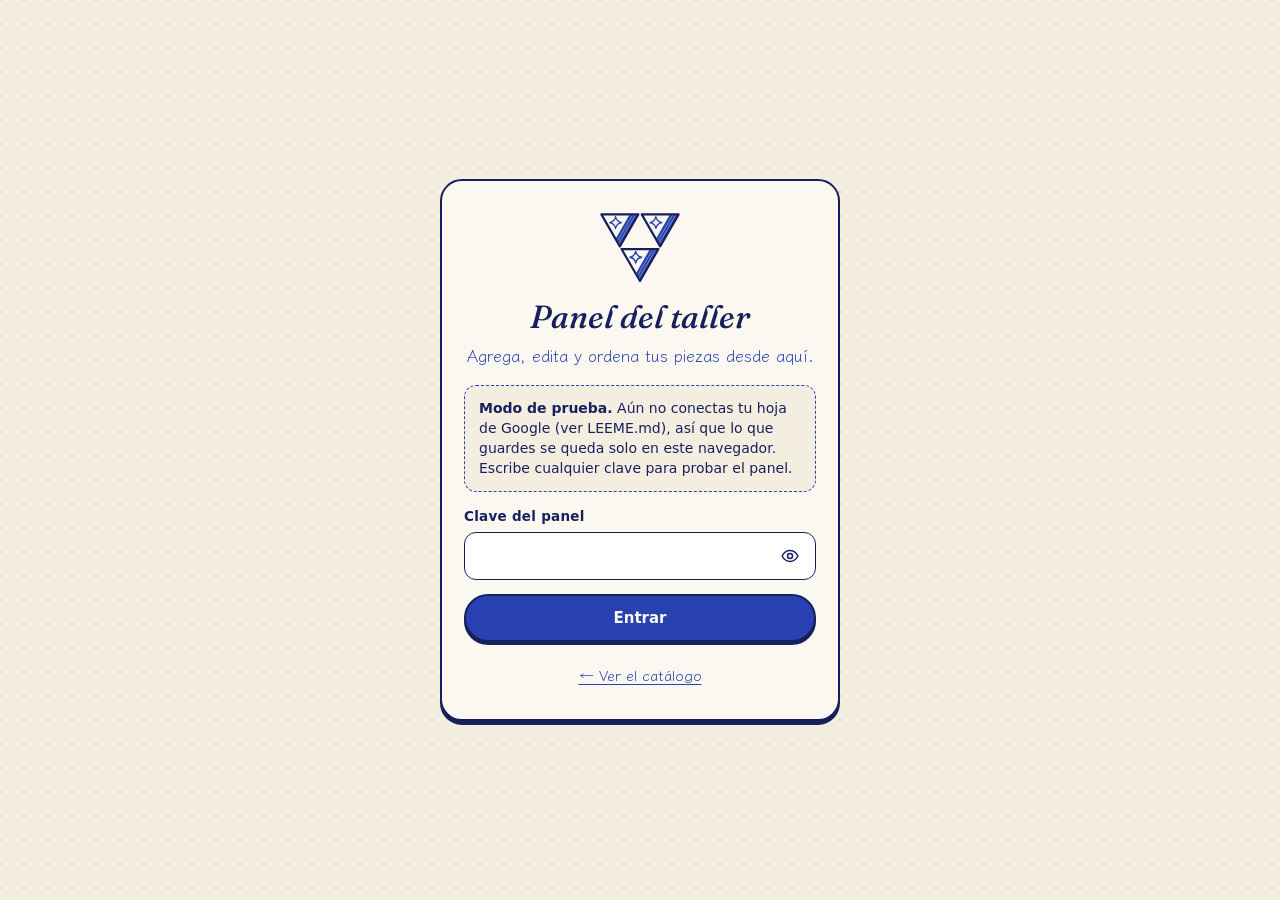
==== admin.html @ dbde8cce "Catálogo digital Inluna: taller interactivo, galería de arcos y panel Co-Authored-By: Claude Opus 5." ====
<!doctype html>
<html lang="es">
<head>
  <meta charset="utf-8">
  <meta name="viewport" content="width=device-width, initial-scale=1, viewport-fit=cover">
  <title>Panel del taller · Inluna</title>
  <meta name="robots" content="noindex, nofollow">
  <meta name="theme-color" content="#f4eee1">
  <link rel="manifest" href="admin.webmanifest">
  <link rel="icon" href="img/icono.svg" type="image/svg+xml">
  <link rel="apple-touch-icon" href="img/icono-180.png">
  <meta name="apple-mobile-web-app-capable" content="yes">
  <meta name="mobile-web-app-capable" content="yes">
  <meta name="apple-mobile-web-app-title" content="Panel Inluna">
  <link rel="preconnect" href="https://fonts.googleapis.com">
  <link rel="preconnect" href="https://fonts.gstatic.com" crossorigin>
  <link rel="stylesheet" href="https://fonts.googleapis.com/css2?family=Fraunces:ital,opsz,wght@0,9..144,400..600;1,9..144,400..600&family=Klee+One:wght@400;600&display=swap">
  <link rel="stylesheet" href="css/base.css">
  <link rel="stylesheet" href="css/piezas.css">
  <link rel="stylesheet" href="css/admin.css">
</head>
<body class="admin papel">

  <!-- Cargando -->
  <div id="cargando" class="cargando-admin" role="status" aria-label="Cargando"><span id="cargando-logo"></span></div>

  <!-- 1 · Entrar -->
  <section id="acceso" class="pantalla acceso" hidden>
    <div class="acceso-caja">
      <div class="acceso-logo" id="acceso-logo"></div>
      <h1>Panel del taller</h1>
      <p class="acceso-sub">Agrega, edita y ordena tus piezas desde aquí.</p>
      <div class="nota-prueba" data-prueba hidden>
        <strong>Modo de prueba.</strong> Aún no conectas tu hoja de Google (ver LEEME.md), así que lo que guardes
        se queda solo en este navegador. Escribe cualquier clave para probar el panel.
      </div>
      <form id="form-acceso" class="form-acceso">
        <input class="solo-lectores" type="text" name="username" autocomplete="username" value="taller" tabindex="-1" aria-hidden="true">
        <label class="campo">
          <span class="campo-etiqueta">Clave del panel</span>
          <span class="campo-con-boton">
            <input id="clave" name="password" type="password" autocomplete="current-password" enterkeyhint="go" required>
            <button type="button" class="ver-clave" id="ver-clave" aria-label="Mostrar clave" data-icono="ojo"></button>
          </span>
        </label>
        <button class="boton boton-tinta boton-ancho" type="submit" id="boton-entrar">Entrar</button>
        <p class="form-error" id="error-acceso" role="alert" hidden></p>
      </form>
      <a class="enlace-suave" href="./">← Ver el catálogo</a>
    </div>
  </section>

  <!-- 2 · Lista de piezas -->
  <section id="lista" class="pantalla lista" hidden>
    <header class="barra-admin">
      <div class="barra-marca">
        <span class="barra-logo" id="barra-logo"></span>
        <div>
          <p class="barra-titulo">Mis piezas</p>
          <p class="barra-sub" id="cuenta"></p>
        </div>
      </div>
      <div class="barra-acciones">
        <a class="boton-icono" href="./" target="_blank" rel="noopener" aria-label="Ver catálogo" data-icono="ojo"></a>
        <button class="boton-icono" type="button" id="abrir-ajustes" aria-label="Ajustes del catálogo" data-icono="ajustes"></button>
        <button class="boton-icono" type="button" id="salir" aria-label="Salir del panel" data-icono="salir"></button>
      </div>
    </header>
    <p class="banda-prueba" data-prueba hidden>Modo de prueba · lo que guardes se queda solo en este navegador</p>

    <div class="herramientas">
      <label class="buscador">
        <span data-icono="buscar"></span>
        <input type="search" id="buscar" placeholder="Buscar pieza o colección" autocomplete="off" enterkeyhint="search">
      </label>
      <div class="filtros" id="filtros">
        <button class="filtro activo" type="button" data-filtro="todas">Todas</button>
        <button class="filtro" type="button" data-filtro="disponible">Disponibles</button>
        <button class="filtro" type="button" data-filtro="encargo">Sobre pedido</button>
        <button class="filtro" type="button" data-filtro="agotado">Agotadas</button>
        <button class="filtro" type="button" data-filtro="oculto">Ocultas</button>
      </div>
      <div class="herramientas-fila">
        <p class="ayuda-lista" id="ayuda-lista">Toca una pieza para editarla.</p>
        <button class="boton boton-plano boton-chico" type="button" id="ordenar"><span data-icono="ordenar"></span><span>Ordenar</span></button>
      </div>
    </div>

    <ul class="lista-piezas" id="lista-piezas"></ul>
    <div class="lista-vacia" id="lista-vacia" hidden></div>

    <button class="fab" type="button" id="nueva"><span data-icono="mas"></span><span>Nueva pieza</span></button>
    <div class="barra-orden" id="barra-orden" hidden>
      <button class="boton boton-plano" type="button" id="cancelar-orden">Cancelar</button>
      <button class="boton boton-tinta" type="button" id="guardar-orden">Guardar orden</button>
    </div>
  </section>

  <!-- Editor de pieza -->
  <dialog id="editor" class="hoja-admin" aria-labelledby="editor-titulo">
    <form id="form-pieza" class="hoja-admin-caja" novalidate>
      <header class="hoja-admin-cabeza">
        <button type="button" class="boton-icono" data-cerrar aria-label="Cerrar" data-icono="cerrar"></button>
        <h2 id="editor-titulo">Nueva pieza</h2>
        <span class="hoja-admin-espacio"></span>
      </header>
      <div class="hoja-admin-cuerpo">
        <section class="bloque">
          <h3 class="bloque-titulo">Fotos <span>la primera es la portada</span></h3>
          <div class="fotos-editor" id="fotos-editor"></div>
          <input type="file" id="input-fotos" accept="image/*" multiple hidden>
          <p class="campo-ayuda">✦ Cada foto se convierte sola al estilo del catálogo (tinta azul). La original se ve cuando alguien abre la pieza.</p>
          <button type="button" class="enlace-suave" id="pegar-enlace">o pega el enlace de una imagen</button>
        </section>

        <section class="bloque vista-previa">
          <h3 class="bloque-titulo">Así se verá en el catálogo</h3>
          <div class="vp-fila">
            <div class="vp-tarjeta"><span class="marco" id="vp-marco"></span><span class="vp-tipo" id="vp-tipo"></span></div>
            <label class="campo">
              <span class="campo-etiqueta">Animación</span>
              <select name="animacion">
                <option value="auto">Automática (según el nombre)</option>
                <option value="vapor">Vapor · tazas y teteras</option>
                <option value="colgar">Balanceo · láminas, bolsas, aretes</option>
                <option value="girar">Girar · platos</option>
                <option value="hojear">Hojear · libretas y libros</option>
                <option value="brillo">Brillo · azulejos y joyería</option>
                <option value="flores">Flores · jarrones y macetas</option>
                <option value="llama">Llama · velas</option>
                <option value="ninguna">Sin animación</option>
              </select>
              <span class="campo-ayuda">«Automática» la elige por el nombre: taza → vapor, bolsa → balanceo, plato → girar…</span>
            </label>
          </div>
        </section>

        <label class="campo">
          <span class="campo-etiqueta">Nombre</span>
          <input name="nombre" maxlength="90" placeholder="Ej. Taza Seigaiha" autocomplete="off" enterkeyhint="next">
        </label>
        <div class="fila-campos">
          <label class="campo">
            <span class="campo-etiqueta">Precio</span>
            <input name="precio" inputmode="decimal" placeholder="Ej. 350" autocomplete="off" enterkeyhint="next">
          </label>
          <label class="campo">
            <span class="campo-etiqueta">Colección</span>
            <input name="categoria" list="lista-categorias" placeholder="Ej. Cerámica" autocomplete="off" enterkeyhint="next">
          </label>
        </div>
        <datalist id="lista-categorias"></datalist>
        <div class="chips-categorias" id="chips-categorias"></div>

        <label class="campo">
          <span class="campo-etiqueta">Descripción</span>
          <textarea name="descripcion" rows="4" placeholder="Medidas, materiales, cuidados…"></textarea>
        </label>

        <fieldset class="campo">
          <legend class="campo-etiqueta">Estado</legend>
          <div class="segmentos">
            <label><input type="radio" name="estado" value="disponible" checked><span>Disponible</span></label>
            <label><input type="radio" name="estado" value="encargo"><span>Sobre pedido</span></label>
            <label><input type="radio" name="estado" value="agotado"><span>Agotado</span></label>
            <label><input type="radio" name="estado" value="oculto"><span>Oculto</span></label>
          </div>
          <p class="campo-ayuda">«Oculto» la guarda sin mostrarla en el catálogo.</p>
        </fieldset>

        <label class="interruptor">
          <input type="checkbox" name="destacado">
          <span class="interruptor-pista" aria-hidden="true"></span>
          <span>Mostrar en «Favoritas del taller»</span>
        </label>

        <div class="zona-extra" id="zona-extra">
          <button type="button" class="boton boton-plano" id="duplicar">Duplicar pieza</button>
          <button type="button" class="boton boton-peligro" id="eliminar"><span data-icono="basura"></span><span>Eliminar</span></button>
        </div>
      </div>
      <footer class="hoja-admin-pie">
        <button type="submit" class="boton boton-tinta boton-ancho" id="guardar">Guardar pieza</button>
      </footer>
    </form>
  </dialog>

  <!-- Ajustes del catálogo -->
  <dialog id="ajustes" class="hoja-admin" aria-labelledby="ajustes-titulo">
    <form id="form-ajustes" class="hoja-admin-caja" novalidate>
      <header class="hoja-admin-cabeza">
        <button type="button" class="boton-icono" data-cerrar aria-label="Cerrar" data-icono="cerrar"></button>
        <h2 id="ajustes-titulo">Ajustes</h2>
        <span class="hoja-admin-espacio"></span>
      </header>
      <div class="hoja-admin-cuerpo">
        <label class="campo">
          <span class="campo-etiqueta">Nombre del taller</span>
          <input name="nombre" maxlength="40" autocomplete="off">
        </label>
        <label class="campo">
          <span class="campo-etiqueta">Texto pequeño antes del nombre</span>
          <input name="antesDelNombre" maxlength="40" placeholder="el taller de" autocomplete="off">
        </label>
        <label class="campo">
          <span class="campo-etiqueta">Frase de bienvenida</span>
          <textarea name="lema" rows="2" maxlength="160"></textarea>
        </label>
        <label class="campo">
          <span class="campo-etiqueta">WhatsApp</span>
          <input name="whatsapp" type="tel" inputmode="tel" placeholder="Ej. 5215512345678" autocomplete="off">
          <span class="campo-ayuda">Con código de país, sin «+» ni espacios. México: 52 + tus 10 dígitos.</span>
        </label>
        <label class="campo">
          <span class="campo-etiqueta">Instagram</span>
          <input name="instagram" placeholder="Ej. inluna.taller" autocomplete="off" autocapitalize="off" spellcheck="false">
        </label>
        <label class="campo">
          <span class="campo-etiqueta">Moneda</span>
          <select name="moneda">
            <option value="MXN">Peso mexicano (MXN)</option>
            <option value="USD">Dólar (USD)</option>
            <option value="EUR">Euro (EUR)</option>
            <option value="COP">Peso colombiano (COP)</option>
            <option value="ARS">Peso argentino (ARS)</option>
            <option value="CLP">Peso chileno (CLP)</option>
            <option value="PEN">Sol peruano (PEN)</option>
            <option value="GTQ">Quetzal (GTQ)</option>
            <option value="CRC">Colón (CRC)</option>
            <option value="UYU">Peso uruguayo (UYU)</option>
            <option value="DOP">Peso dominicano (DOP)</option>
            <option value="BOB">Boliviano (BOB)</option>
          </select>
        </label>
        <label class="campo">
          <span class="campo-etiqueta">Mensaje de WhatsApp</span>
          <textarea name="mensajeWhatsApp" rows="3"></textarea>
          <span class="campo-ayuda">Usa {pieza}, {precio} y {enlace}: se cambian solos por los datos de la pieza.</span>
        </label>
        <div class="zona-extra" data-prueba hidden>
          <button type="button" class="boton boton-peligro" id="reiniciar-prueba">Borrar datos de prueba</button>
        </div>
      </div>
      <footer class="hoja-admin-pie">
        <button type="submit" class="boton boton-tinta boton-ancho" id="guardar-ajustes">Guardar ajustes</button>
      </footer>
    </form>
  </dialog>

  <!-- Confirmación -->
  <dialog id="confirmar" class="confirmar">
    <form method="dialog" class="confirmar-caja">
      <p class="confirmar-texto" id="confirmar-texto"></p>
      <div class="confirmar-botones">
        <button class="boton boton-plano" value="no" id="confirmar-no">Cancelar</button>
        <button class="boton boton-peligro" value="si" id="confirmar-si">Sí</button>
      </div>
    </form>
  </dialog>

  <div id="avisos" class="avisos" aria-live="polite"></div>

  <!-- Filtro de tinta para ver fotos antiguas sin su versión dibujada -->
  <svg width="0" height="0" style="position:absolute" aria-hidden="true" focusable="false">
    <filter id="tinta-foto" color-interpolation-filters="sRGB">
      <feColorMatrix type="matrix" values="0.2126 0.7152 0.0722 0 0  0.2126 0.7152 0.0722 0 0  0.2126 0.7152 0.0722 0 0  0 0 0 1 0"/>
      <feComponentTransfer><feFuncR type="discrete" tableValues="0 0.3 0.6 1"/><feFuncG type="discrete" tableValues="0 0.3 0.6 1"/><feFuncB type="discrete" tableValues="0 0.3 0.6 1"/></feComponentTransfer>
      <feComponentTransfer><feFuncR type="table" tableValues="0.09 0.153 0.957"/><feFuncG type="table" tableValues="0.125 0.259 0.933"/><feFuncB type="table" tableValues="0.361 0.69 0.882"/></feComponentTransfer>
    </filter>
  </svg>

  <script src="js/config.js"></script>
  <script src="js/arte.js"></script>
  <script src="js/demo.js"></script>
  <script src="js/datos.js"></script>
  <script src="js/animaciones.js"></script>
  <script src="js/estilo.js"></script>
  <script src="js/admin.js"></script>
</body>
</html>
---- css/base.css ----
/* ==================================================================
   base.css · Papel, tinta y tipografías compartidas (catálogo y panel)
   ================================================================== */
:root {
  --tinta: #2742b0;
  --oscura: #17205c;
  --papel: #f4eee1;
  --papel-2: #ebe2cf;
  --papel-3: #fbf8f1;
  --tinta-suave: rgba(39, 66, 176, 0.1);
  --linea: rgba(23, 32, 92, 0.18);
  --sombra: 0 14px 28px -16px rgba(23, 32, 92, 0.45);
  --f-titulo: 'Fraunces', 'Iowan Old Style', 'Palatino Linotype', Georgia, serif;
  --f-mano: 'Klee One', 'Segoe Print', 'Bradley Hand', 'Comic Sans MS', cursive;
  --f-ui: system-ui, -apple-system, 'Segoe UI', Roboto, 'Helvetica Neue', Arial, sans-serif;
  --radio: 14px;
  --seguro-abajo: env(safe-area-inset-bottom, 0px);
  --seguro-arriba: env(safe-area-inset-top, 0px);
  color-scheme: light;
}

*, *::before, *::after { box-sizing: border-box; }
html { -webkit-text-size-adjust: 100%; text-size-adjust: 100%; }
body {
  margin: 0;
  min-height: 100vh;
  min-height: 100svh;
  background-color: var(--papel);
  color: var(--oscura);
  font-family: var(--f-ui);
  font-size: 16px;
  line-height: 1.5;
  -webkit-font-smoothing: antialiased;
  -webkit-tap-highlight-color: transparent;
}
img, svg { display: block; max-width: 100%; }
button, input, textarea, select { font: inherit; color: inherit; }
a { color: inherit; }
[hidden] { display: none !important; }

/* Papel punteado, como tu libreta */
.papel {
  background-color: var(--papel);
  background-image: radial-gradient(circle, rgba(23, 32, 92, 0.17) 1.05px, transparent 1.55px);
  background-size: 24px 24px;
  background-position: 12px 12px;
}

.solo-lectores {
  position: absolute !important; width: 1px; height: 1px; padding: 0; margin: -1px;
  overflow: hidden; clip: rect(0 0 0 0); white-space: nowrap; border: 0;
}

.icono { width: 1.25em; height: 1.25em; flex: none; }

/* ---------- Logo (colores por CSS para que siga a config.js) ---------- */
.logo { overflow: visible; }
.logo .tri-fondo { fill: var(--papel-3); }
.logo .tri-banda { fill: var(--tinta); }
.logo .tri-borde { fill: none; stroke: var(--oscura); stroke-width: 2.6; stroke-linejoin: round; }
.logo .tri-estrella { fill: none; stroke: var(--tinta); }

/* ---------- Botones ---------- */
.boton {
  display: inline-flex; align-items: center; justify-content: center; gap: 0.55em;
  min-height: 48px; padding: 0.7em 1.3em;
  border: 2px solid var(--oscura); border-radius: 999px;
  background: var(--papel-3); color: var(--oscura);
  font-family: var(--f-ui); font-weight: 600; font-size: 15px; line-height: 1.2;
  text-decoration: none; cursor: pointer;
  box-shadow: 0 3px 0 var(--oscura);
  transition: transform 0.15s ease, box-shadow 0.15s ease, background-color 0.2s ease;
}
.boton:hover { background: #fff; }
.boton:active { transform: translateY(3px); box-shadow: 0 0 0 var(--oscura); }
.boton:focus-visible { outline: 3px solid var(--tinta); outline-offset: 3px; }
.boton-tinta { background: var(--tinta); color: var(--papel-3); }
.boton-tinta:hover { background: #2f4dc4; }
.boton-plano { box-shadow: none; border-color: var(--linea); background: transparent; }
.boton-plano:active { transform: scale(0.97); }
.boton[disabled], .boton[aria-disabled='true'] { opacity: 0.55; pointer-events: none; }
.boton-icono {
  display: inline-grid; place-items: center; width: 44px; height: 44px; padding: 0;
  border: 1.5px solid var(--linea); border-radius: 50%;
  background: var(--papel-3); color: var(--oscura); cursor: pointer; text-decoration: none;
  transition: transform 0.15s ease, background-color 0.2s ease;
}
.boton-icono:active { transform: scale(0.92); }
.boton-icono:focus-visible { outline: 3px solid var(--tinta); outline-offset: 2px; }

/* ---------- Avisos (toasts) ---------- */
.avisos {
  position: fixed; left: 0; right: 0; bottom: calc(18px + var(--seguro-abajo)); z-index: 200;
  display: grid; justify-items: center; gap: 8px; pointer-events: none; padding: 0 16px;
}
.aviso {
  max-width: 420px; padding: 11px 18px; border-radius: 14px;
  background: var(--oscura); color: var(--papel-3);
  font-size: 14.5px; line-height: 1.35; box-shadow: var(--sombra);
  animation: aviso-entra 0.35s cubic-bezier(0.2, 0.9, 0.3, 1.2) both;
}
.aviso.error { background: #7a1f2b; }
.aviso.sale { animation: aviso-sale 0.3s ease both; }
@keyframes aviso-entra { from { opacity: 0; transform: translateY(14px) scale(0.96); } }
@keyframes aviso-sale { to { opacity: 0; transform: translateY(8px); } }

/* ---------- Animaciones compartidas ---------- */
@keyframes trazar { to { stroke-dashoffset: 0; } }
@keyframes aparecer { from { opacity: 0; } to { opacity: 1; } }
@keyframes girar { 0% { transform: rotate(0deg); } 50%, 100% { transform: rotate(360deg); } }

/* Logo girando (carga) */
.logo-giro .tri { animation: girar 1.8s cubic-bezier(0.65, 0, 0.35, 1) 0.35s infinite both; }
.logo-giro .tri:nth-child(2) { animation-delay: 0.46s; }
.logo-giro .tri:nth-child(3) { animation-delay: 0.57s; }
.logo-giro .tri-borde { stroke-dasharray: 1 1; stroke-dashoffset: 1; animation: trazar 0.6s cubic-bezier(0.6, 0, 0.3, 1) forwards; }
.logo-giro .tri:nth-child(2) .tri-borde { animation-delay: 0.08s; }
.logo-giro .tri:nth-child(3) .tri-borde { animation-delay: 0.16s; }
.logo-giro .tri-banda { opacity: 0; animation: aparecer 0.35s ease 0.35s forwards; }
.logo-giro.quieto .tri { animation: none; }

@media (prefers-reduced-motion: reduce) {
  *, *::before, *::after { animation-duration: 0.01ms !important; animation-iteration-count: 1 !important; transition-duration: 0.01ms !important; scroll-behavior: auto !important; }
  .logo-giro .tri { animation: none !important; }
}
---- css/piezas.css ----
/* ==================================================================
   piezas.css · Marcos de arco y animaciones "de uso" de cada pieza
   (los comparten el catálogo y la vista previa del panel)
   ================================================================== */
.marco { position: relative; display: block; aspect-ratio: 4 / 5; transition: transform 0.2s ease; }
.marco-img {
  position: absolute; left: 5.6%; right: 5.6%; top: 4.4%; bottom: 3.2%; overflow: hidden;
  border-radius: 50% 50% 0 0 / 38.5% 38.5% 0 0; background: var(--papel-2);
}
.marco-img img { width: 100%; height: 100%; object-fit: cover; opacity: 0; transition: opacity 0.4s ease; }
.marco-img img.cargada { opacity: 1; }
.marco-arco { position: absolute; inset: 0; width: 100%; height: 100%; pointer-events: none; }
.sin-foto { display: grid; place-items: center; width: 100%; height: 100%; }
.sin-foto .logo { width: 40%; opacity: 0.45; }
/* fotos que aún no tienen su versión dibujada: filtro de tinta en vivo */
.foto-cruda { filter: url(#tinta-foto); }

/* ---------- animaciones de uso ---------- */
.marco-img.anim-girar { background: var(--papel); }
.anim-colgar img { transform-origin: 50% 4%; animation: colgar 2s ease-in-out infinite alternate; }
.anim-girar img { animation: girar-lento 10s linear infinite; }
.anim-flores img { transform-origin: 50% 100%; animation: mecerse 2.2s ease-in-out infinite alternate; }
.anim-hojear img { transform-origin: 20% 90%; animation: hojear-libro 2.6s ease-in-out infinite; }
@keyframes colgar { from { transform: rotate(-3.5deg); } to { transform: rotate(3.5deg); } }
@keyframes girar-lento { from { transform: rotate(0deg) scale(1.12); } to { transform: rotate(360deg) scale(1.12); } }
@keyframes mecerse { from { transform: rotate(-2.2deg); } to { transform: rotate(2.2deg); } }
@keyframes hojear-libro { 0%, 60%, 100% { transform: rotate(0); } 72% { transform: rotate(-2deg) translateY(-2px); } }
.anim-capa { position: absolute; pointer-events: none; z-index: 1; }
.anim-capa svg { width: 100%; height: 100%; overflow: visible; }
.anim-capa.vapor { left: 31%; top: 2%; width: 34%; height: 33%; }
.vapor path { fill: none; stroke: var(--tinta); stroke-width: 3; stroke-linecap: round; opacity: 0; animation: vapor 2.1s ease-out infinite; }
.vapor .v2 { animation-delay: 0.7s; }
.vapor .v3 { animation-delay: 1.4s; }
@keyframes vapor {
  0% { opacity: 0; transform: translateY(16px) scaleY(0.6); }
  30% { opacity: 0.8; }
  100% { opacity: 0; transform: translateY(-12px) scaleY(1.05); }
}
.anim-capa.llama { left: 41%; top: 4%; width: 18%; height: 18%; }
.llama path { transform-box: fill-box; transform-origin: 50% 100%; }
.llama .ll-a { fill: var(--tinta); stroke: var(--oscura); stroke-width: 1.4; animation: llama 0.7s ease-in-out infinite alternate; }
.llama .ll-b { fill: #fff3c4; animation: llama 0.5s ease-in-out infinite alternate-reverse; }
@keyframes llama { from { transform: scale(1, 1) skewX(-4deg); } to { transform: scale(0.9, 1.12) skewX(4deg); } }
.anim-capa.hoja {
  right: 3%; bottom: 2%; width: 30%; aspect-ratio: 1; transform-origin: 100% 100%;
  background: linear-gradient(135deg, rgba(0, 0, 0, 0) 49%, #fffdf6 50%, #e7dcc4 100%);
  clip-path: polygon(100% 0, 100% 100%, 0 100%); filter: drop-shadow(-2px -2px 2px rgba(23, 32, 92, 0.3));
  animation: pagina 2.6s ease-in-out infinite;
}
@keyframes pagina { 0%, 50%, 100% { transform: scale(0.12); } 66% { transform: scale(1); } 82% { transform: scale(0.85); } }
.anim-capa.brillo {
  inset: 0; background: linear-gradient(115deg, transparent 36%, rgba(255, 255, 255, 0.8) 50%, transparent 64%);
  transform: translateX(-130%); animation: brillo 2.8s ease-in-out infinite;
}
@keyframes brillo { 0%, 55% { transform: translateX(-130%); } 100% { transform: translateX(130%); } }
.anim-capa.flores { left: 26%; top: 1%; width: 48%; height: 24%; }
.flores path { fill: var(--tinta); transform-box: fill-box; transform-origin: center; animation: flor-brota 2.2s ease-in-out infinite; }
.flores .f2 { animation-delay: 0.35s; }
.flores .f3 { animation-delay: 0.7s; }
@keyframes flor-brota { 0%, 100% { transform: scale(0) rotate(0); } 35%, 70% { transform: scale(1) rotate(45deg); } }

@media (prefers-reduced-motion: reduce) {
  [class*='anim-'] img, .anim-capa, .anim-capa * { animation: none !important; }
}
---- css/admin.css ----
/* ==================================================================
   admin.css · Panel del taller (pensado para el teléfono)
   ================================================================== */
body.admin { min-height: 100svh; }
.pantalla { min-height: 100vh; min-height: 100svh; }

.admin .avisos { bottom: calc(92px + var(--seguro-abajo)); }

/* Cargando */
.cargando-admin { position: fixed; inset: 0; z-index: 90; display: grid; place-items: center; background: var(--papel); transition: opacity 0.35s ease; }
.cargando-admin.fuera { opacity: 0; pointer-events: none; }
.cargando-admin .logo { width: 64px; }
.cargando-admin.sobre { background: rgba(244, 238, 225, 0.72); }

/* ---------- Entrar ---------- */
.acceso { display: grid; place-items: center; padding: calc(24px + var(--seguro-arriba)) 18px calc(24px + var(--seguro-abajo)); }
.acceso-caja {
  width: 100%; max-width: 400px; display: grid; gap: 14px; text-align: center;
  padding: 30px 22px 24px; background: var(--papel-3); border: 2px solid var(--oscura); border-radius: 22px;
  box-shadow: 0 4px 0 var(--oscura);
}
.acceso-logo { justify-self: center; width: 84px; }
.acceso h1 { margin: 0; font-family: var(--f-titulo); font-style: italic; font-weight: 500; font-size: 32px; line-height: 1.1; }
.acceso-sub { margin: -6px 0 4px; font-family: var(--f-mano); color: var(--tinta); }
.form-acceso { display: grid; gap: 14px; text-align: left; }
.form-error { margin: 0; padding: 10px 12px; border-radius: 10px; background: #fbe9ec; color: #7a1f2b; font-size: 14.5px; }
.enlace-suave {
  justify-self: center; padding: 8px 4px; border: 0; background: none; cursor: pointer;
  font-family: var(--f-mano); font-size: 15px; color: var(--tinta); text-decoration: underline; text-underline-offset: 3px;
}
.nota-prueba {
  padding: 12px 14px; border: 1.5px dashed var(--tinta); border-radius: 12px; background: var(--papel);
  font-size: 14px; line-height: 1.45; text-align: left;
}

/* ---------- Campos ---------- */
.campo { display: grid; gap: 6px; margin: 0; padding: 0; border: 0; min-width: 0; }
.campo-etiqueta { font-weight: 700; font-size: 13.5px; letter-spacing: 0.02em; }
.campo input, .campo textarea, .campo select {
  width: 100%; min-height: 48px; padding: 11px 14px;
  border: 1.5px solid var(--oscura); border-radius: 12px; background: #fff;
  font-size: 16px; line-height: 1.4; color: var(--oscura);
  transition: box-shadow 0.15s ease, border-color 0.15s ease;
}
.campo textarea { resize: vertical; min-height: 96px; }
.campo input:focus, .campo textarea:focus, .campo select:focus { outline: none; border-color: var(--tinta); box-shadow: 0 0 0 3px rgba(39, 66, 176, 0.25); }
.campo input[aria-invalid='true'] { border-color: #b3263a; box-shadow: 0 0 0 3px rgba(179, 38, 58, 0.18); }
.campo-ayuda { font-size: 13px; line-height: 1.4; opacity: 0.75; margin: 0; }
.campo-con-boton { position: relative; display: block; }
.campo-con-boton input { padding-right: 52px; }
.ver-clave {
  position: absolute; right: 4px; top: 50%; transform: translateY(-50%);
  width: 44px; height: 40px; border: 0; background: none; color: var(--oscura); cursor: pointer; display: grid; place-items: center;
}
.fila-campos { display: grid; grid-template-columns: 1fr 1.3fr; gap: 12px; }

.boton-ancho { width: 100%; }
.boton-chico { min-height: 38px; padding: 0.4em 0.95em; font-size: 14px; box-shadow: none; }
.boton-peligro { border-color: #8a2433; color: #8a2433; background: var(--papel-3); box-shadow: 0 3px 0 #8a2433; }
.boton-peligro:hover { background: #fdf1f3; }
.confirmar .boton-peligro { background: #8a2433; color: #fff; }

/* ---------- Barra superior ---------- */
.barra-admin {
  position: sticky; top: 0; z-index: 10; display: flex; align-items: center; justify-content: space-between; gap: 10px;
  padding: calc(10px + var(--seguro-arriba)) 14px 10px;
  background: rgba(244, 238, 225, 0.92); -webkit-backdrop-filter: blur(8px); backdrop-filter: blur(8px);
  border-bottom: 1.5px solid var(--oscura);
}
.barra-marca { display: flex; align-items: center; gap: 10px; min-width: 0; }
.barra-logo { width: 40px; flex: none; }
.barra-titulo { margin: 0; font-family: var(--f-titulo); font-style: italic; font-weight: 500; font-size: 22px; line-height: 1.1; }
.barra-sub { margin: 0; font-family: var(--f-mano); font-size: 13px; color: var(--tinta); white-space: nowrap; }
.barra-acciones { display: flex; gap: 6px; }
.banda-prueba { margin: 0; padding: 8px 14px; background: var(--tinta); color: var(--papel-3); text-align: center; font-size: 13px; }

/* ---------- Herramientas ---------- */
.herramientas { display: grid; gap: 10px; padding: 14px 14px 6px; max-width: 760px; margin: 0 auto; }
.buscador {
  display: flex; align-items: center; gap: 8px; min-height: 46px; padding: 0 14px;
  border: 1.5px solid var(--oscura); border-radius: 999px; background: #fff;
}
.buscador input { flex: 1; min-width: 0; border: 0; background: none; font-size: 16px; outline: none; padding: 10px 0; }
.buscador:focus-within { box-shadow: 0 0 0 3px rgba(39, 66, 176, 0.25); border-color: var(--tinta); }
.filtros { display: flex; gap: 6px; overflow-x: auto; scrollbar-width: none; margin: 0 -14px; padding: 2px 14px; }
.filtros::-webkit-scrollbar { display: none; }
.filtro {
  flex: none; padding: 7px 14px; border: 1.5px solid var(--oscura); border-radius: 999px; background: var(--papel-3);
  font-size: 13.5px; font-weight: 600; cursor: pointer; white-space: nowrap;
}
.filtro.activo { background: var(--oscura); color: var(--papel-3); }
.filtro[disabled] { opacity: 0.4; }
.herramientas-fila { display: flex; align-items: center; justify-content: space-between; gap: 10px; }
.ayuda-lista { margin: 0; font-family: var(--f-mano); font-size: 14px; opacity: 0.85; }

/* ---------- Lista ---------- */
.lista-piezas { list-style: none; margin: 0 auto; padding: 6px 14px 140px; max-width: 760px; display: grid; gap: 10px; }
.fila-pieza { display: flex; align-items: stretch; gap: 8px; }
.fila-principal {
  flex: 1; min-width: 0; display: flex; align-items: center; gap: 12px; padding: 10px 12px 10px 10px; text-align: left;
  border: 1.5px solid var(--oscura); border-radius: 16px; background: var(--papel-3); cursor: pointer;
  box-shadow: 0 2px 0 var(--oscura); transition: transform 0.12s ease, box-shadow 0.12s ease;
}
.fila-principal:active { transform: translateY(2px); box-shadow: 0 0 0 var(--oscura); }
.fila-principal:focus-visible { outline: 3px solid var(--tinta); outline-offset: 2px; }
.fila-foto {
  flex: none; width: 58px; height: 70px; overflow: hidden; display: grid; place-items: center;
  border: 1.5px solid var(--oscura); border-radius: 29px 29px 6px 6px; background: var(--papel-2);
}
.fila-foto img { width: 100%; height: 100%; object-fit: cover; }
.fila-foto .logo { width: 60%; opacity: 0.5; }
.fila-texto { flex: 1; min-width: 0; display: grid; gap: 2px; }
.fila-nombre { font-family: var(--f-titulo); font-size: 17px; font-weight: 500; line-height: 1.2; overflow: hidden; text-overflow: ellipsis; white-space: nowrap; }
.fila-estrella { color: var(--tinta); font-size: 14px; }
.fila-meta { font-size: 13.5px; opacity: 0.8; overflow: hidden; text-overflow: ellipsis; white-space: nowrap; }
.chip-estado { flex: none; padding: 3px 9px; border: 1.5px solid currentColor; border-radius: 999px; font-size: 11.5px; font-weight: 700; }
.chip-estado.disponible { color: #2d6a47; }
.chip-estado.encargo { color: var(--tinta); }
.chip-estado.agotado { color: #8a2433; }
.chip-estado.oculto { color: #6b6b6b; border-style: dashed; }
.fila-pieza.estado-oculto .fila-principal { opacity: 0.7; border-style: dashed; }
.fila-orden { display: grid; gap: 6px; }
.fila-orden button {
  width: 44px; flex: 1; display: grid; place-items: center; border: 1.5px solid var(--oscura); border-radius: 12px;
  background: var(--papel-3); color: var(--oscura); cursor: pointer;
}
.fila-orden button:active { background: var(--tinta); color: var(--papel-3); }
.fila-orden button[disabled] { opacity: 0.3; }
.fila-pieza.movida .fila-principal { animation: movida 0.5s ease; }
@keyframes movida { 0% { background: #e6ebff; } 100% { background: var(--papel-3); } }
.lista-vacia { max-width: 420px; margin: 30px auto; padding: 0 24px 140px; text-align: center; font-family: var(--f-mano); font-size: 16px; }
.lista-vacia .logo { width: 70px; margin: 0 auto 12px; }

.fab {
  position: fixed; right: 16px; bottom: calc(18px + var(--seguro-abajo)); z-index: 20;
  display: inline-flex; align-items: center; gap: 8px; min-height: 56px; padding: 0 22px 0 18px;
  border: 2px solid var(--oscura); border-radius: 999px; background: var(--tinta); color: var(--papel-3);
  font-weight: 700; font-size: 16px; cursor: pointer; box-shadow: 0 4px 0 var(--oscura), 0 14px 26px -12px rgba(23, 32, 92, 0.6);
}
.fab:active { transform: translateY(3px); box-shadow: 0 1px 0 var(--oscura); }
.fab .icono { width: 22px; height: 22px; }
.barra-orden {
  position: fixed; left: 0; right: 0; bottom: 0; z-index: 20; display: flex; gap: 10px; justify-content: center;
  padding: 12px 14px calc(12px + var(--seguro-abajo)); background: rgba(244, 238, 225, 0.95); border-top: 1.5px solid var(--oscura);
}
.barra-orden .boton { flex: 1; max-width: 260px; }

/* ---------- Hojas (editor y ajustes) ---------- */
.hoja-admin {
  position: fixed; inset: 0; width: 100%; height: 100%; max-width: none; max-height: none; margin: 0; padding: 0;
  border: 0; background: transparent; color: var(--oscura); overflow: hidden;
}
.hoja-admin::backdrop { background: rgba(23, 32, 92, 0.45); }
.hoja-admin-caja {
  position: absolute; inset: 0; display: flex; flex-direction: column; background: var(--papel);
  animation: hoja-sube 0.38s cubic-bezier(0.2, 0.9, 0.25, 1) both;
}
.hoja-admin.cerrando .hoja-admin-caja { animation: hoja-baja 0.25s ease-in both; }
@keyframes hoja-sube { from { transform: translateY(40px); opacity: 0; } }
@keyframes hoja-baja { to { transform: translateY(40px); opacity: 0; } }
.hoja-admin-cabeza {
  flex: none; display: flex; align-items: center; gap: 10px;
  padding: calc(10px + var(--seguro-arriba)) 12px 10px; border-bottom: 1.5px solid var(--oscura); background: var(--papel-3);
}
.hoja-admin-cabeza h2 { flex: 1; margin: 0; text-align: center; font-family: var(--f-titulo); font-style: italic; font-weight: 500; font-size: 22px; }
.hoja-admin-espacio { width: 44px; flex: none; }
.hoja-admin-cuerpo { flex: 1; overflow-y: auto; overscroll-behavior: contain; display: grid; align-content: start; gap: 18px; padding: 18px 16px 28px; }
.hoja-admin-pie { flex: none; padding: 12px 16px calc(12px + var(--seguro-abajo)); border-top: 1.5px solid var(--oscura); background: var(--papel-3); }
@media (min-width: 720px) {
  .hoja-admin-caja {
    inset: auto; left: 50%; top: 50%; width: min(640px, calc(100% - 48px)); height: min(860px, calc(100% - 48px));
    transform: translate(-50%, -50%); border: 2px solid var(--oscura); border-radius: 22px; overflow: hidden;
    animation-name: hoja-aparece;
  }
  @keyframes hoja-aparece { from { opacity: 0; transform: translate(-50%, -47%); } }
  .hoja-admin.cerrando .hoja-admin-caja { animation: hoja-se-va 0.2s ease both; }
  @keyframes hoja-se-va { to { opacity: 0; transform: translate(-50%, -48%); } }
}

.bloque { display: grid; gap: 8px; }
.bloque-titulo { margin: 0; font-size: 13.5px; font-weight: 700; letter-spacing: 0.02em; }
.bloque-titulo span { font-weight: 400; font-family: var(--f-mano); color: var(--tinta); margin-left: 6px; }
.bloque .enlace-suave { justify-self: start; padding-left: 0; font-size: 14px; }

/* Fotos del editor */
.fotos-editor { display: flex; gap: 10px; overflow-x: auto; padding: 4px 2px 8px; scrollbar-width: thin; }
.foto-mini {
  position: relative; flex: none; width: 104px; height: 126px; overflow: hidden;
  border: 1.5px solid var(--oscura); border-radius: 52px 52px 10px 10px; background: var(--papel-2);
}
.foto-mini img { width: 100%; height: 100%; object-fit: cover; }
.foto-mini.subiendo img { filter: saturate(0.4) brightness(1.05); opacity: 0.6; }
.foto-mini.error { border-color: #8a2433; }
.foto-portada {
  position: absolute; left: 6px; right: 6px; bottom: 6px; padding: 2px 0; border-radius: 999px;
  background: var(--tinta); color: var(--papel-3); font-size: 11px; font-weight: 700; text-align: center;
}
.foto-accion {
  position: absolute; width: 34px; height: 34px; display: grid; place-items: center; padding: 0; cursor: pointer;
  border: 1.5px solid var(--oscura); border-radius: 50%; background: var(--papel-3); color: var(--oscura);
}
.foto-accion .icono { width: 16px; height: 16px; }
.foto-quitar { top: 30px; right: 4px; }
.foto-hacer-portada { bottom: 6px; left: 50%; transform: translateX(-50%); }
.foto-progreso { position: absolute; inset: 0; display: grid; place-content: center; justify-items: center; gap: 6px; background: rgba(251, 248, 241, 0.45); }
.foto-paso { padding: 1px 8px; border-radius: 999px; background: var(--oscura); color: var(--papel-3); font-size: 10.5px; font-weight: 700; }
.girando { width: 28px; height: 28px; border-radius: 50%; border: 3px solid rgba(23, 32, 92, 0.2); border-top-color: var(--tinta); animation: rodar 0.8s linear infinite; }
.foto-estilo {
  position: absolute; top: 30px; left: 4px; width: 26px; height: 26px; display: grid; place-items: center;
  border-radius: 50%; background: var(--tinta); color: var(--papel-3); font-size: 13px; border: 1.5px solid var(--oscura);
}
.foto-dibujar {
  position: absolute; left: 6px; right: 6px; top: 50%; transform: translateY(-50%); padding: 5px 0; cursor: pointer;
  border: 1.5px solid var(--oscura); border-radius: 999px; background: var(--papel-3); color: var(--tinta);
  font-size: 12px; font-weight: 700; box-shadow: 0 2px 0 var(--oscura);
}
.vista-previa { padding: 14px; border: 1.5px dashed var(--linea); border-radius: 16px; background: var(--papel-3); }
.vp-fila { display: grid; grid-template-columns: 116px minmax(0, 1fr); gap: 16px; align-items: start; }
.vp-tarjeta { display: grid; gap: 6px; justify-items: center; }
.vp-tarjeta .marco { width: 116px; }
.vp-tipo { font-family: var(--f-mano); font-size: 12.5px; color: var(--tinta); text-align: center; }
@keyframes rodar { to { transform: rotate(360deg); } }
.foto-reintentar {
  position: absolute; left: 6px; right: 6px; bottom: 6px; padding: 4px 0; border: 0; border-radius: 999px;
  background: #8a2433; color: #fff; font-size: 11.5px; font-weight: 700; cursor: pointer;
}
.foto-agregar {
  flex: none; width: 104px; height: 126px; display: grid; place-content: center; justify-items: center; gap: 6px;
  border: 2px dashed var(--tinta); border-radius: 52px 52px 10px 10px; background: var(--papel-3);
  color: var(--tinta); font-weight: 700; font-size: 13px; cursor: pointer; padding: 0 8px;
}
.foto-agregar .icono { width: 28px; height: 28px; }

.chips-categorias { display: flex; flex-wrap: wrap; gap: 6px; margin-top: -8px; }
.chips-categorias button {
  padding: 5px 12px; border: 1.5px solid var(--linea); border-radius: 999px; background: var(--papel-3);
  font-size: 13px; cursor: pointer;
}
.chips-categorias button.activo { border-color: var(--tinta); background: var(--tinta); color: var(--papel-3); }

/* Segmentos (estado) */
.segmentos { display: grid; grid-template-columns: repeat(2, 1fr); gap: 6px; }
@media (min-width: 480px) { .segmentos { grid-template-columns: repeat(4, 1fr); } }
.segmentos label { position: relative; cursor: pointer; }
.segmentos input { position: absolute; opacity: 0; inset: 0; margin: 0; cursor: pointer; }
.segmentos span {
  display: grid; place-items: center; min-height: 44px; padding: 6px 8px; text-align: center;
  border: 1.5px solid var(--oscura); border-radius: 12px; background: #fff; font-size: 14px; font-weight: 600; line-height: 1.2;
}
.segmentos input:checked + span { background: var(--oscura); color: var(--papel-3); }
.segmentos input:focus-visible + span { outline: 3px solid var(--tinta); outline-offset: 2px; }

/* Interruptor */
.interruptor { display: flex; align-items: center; gap: 12px; cursor: pointer; font-weight: 600; font-size: 15px; }
.interruptor input { position: absolute; opacity: 0; width: 1px; height: 1px; }
.interruptor-pista {
  position: relative; flex: none; width: 52px; height: 30px; border: 1.5px solid var(--oscura); border-radius: 999px; background: #fff;
  transition: background-color 0.2s ease;
}
.interruptor-pista::after {
  content: ''; position: absolute; top: 3px; left: 3px; width: 21px; height: 21px; border-radius: 50%;
  background: var(--oscura); transition: transform 0.2s ease, background-color 0.2s ease;
}
.interruptor input:checked + .interruptor-pista { background: var(--tinta); }
.interruptor input:checked + .interruptor-pista::after { transform: translateX(22px); background: #fff; }
.interruptor input:focus-visible + .interruptor-pista { outline: 3px solid var(--tinta); outline-offset: 2px; }

.zona-extra { display: flex; flex-wrap: wrap; gap: 10px; justify-content: space-between; padding-top: 14px; border-top: 1.5px dashed var(--linea); }

/* Confirmación */
.confirmar { width: min(380px, calc(100% - 32px)); padding: 0; border: 2px solid var(--oscura); border-radius: 20px; background: var(--papel-3); color: var(--oscura); box-shadow: 0 4px 0 var(--oscura); }
.confirmar::backdrop { background: rgba(23, 32, 92, 0.45); }
.confirmar-caja { display: grid; gap: 18px; padding: 22px 20px 18px; }
.confirmar-texto { margin: 0; font-size: 16px; line-height: 1.5; }
.confirmar-botones { display: flex; gap: 10px; justify-content: flex-end; flex-wrap: wrap; }
.confirmar-botones .boton { flex: 1; }
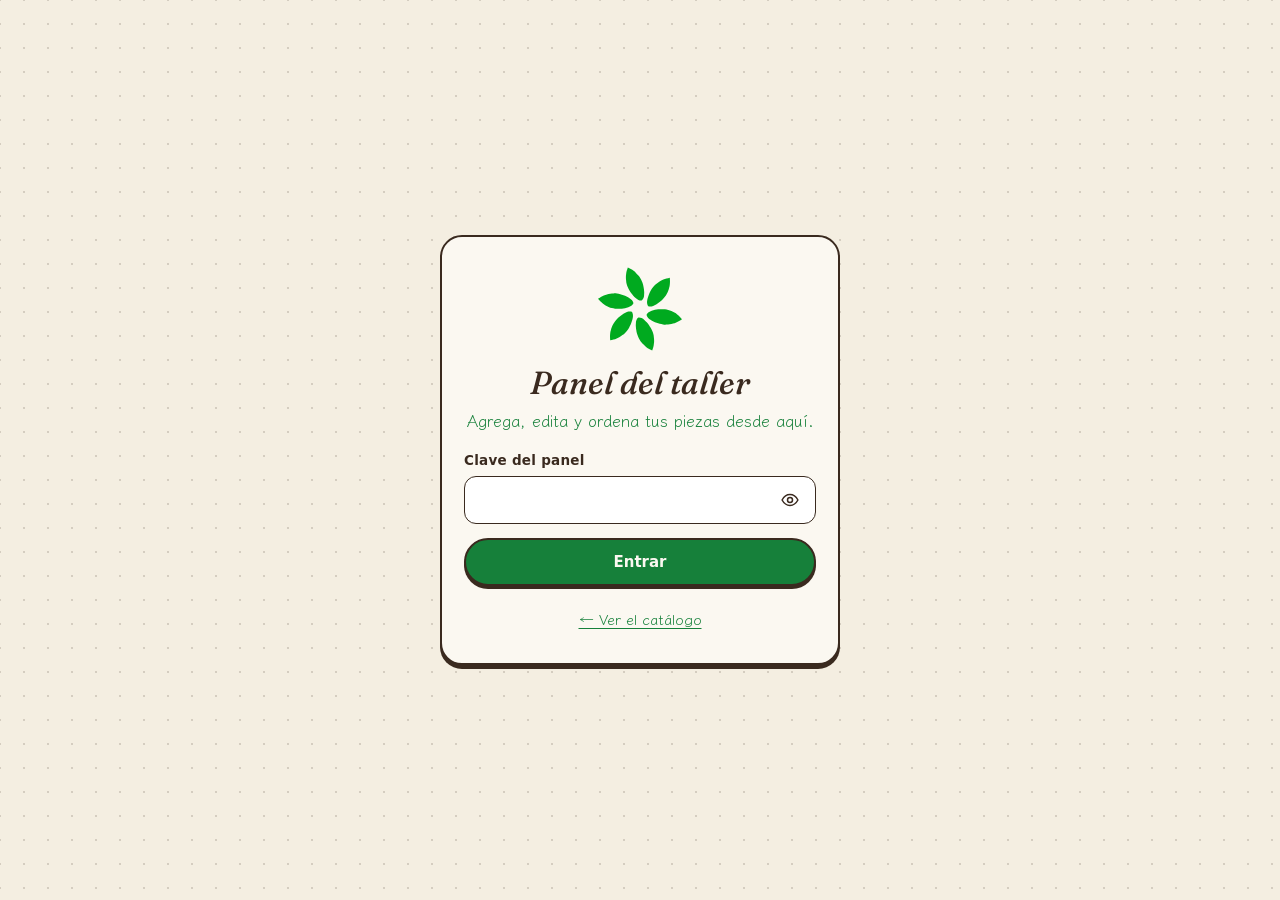
==== commit f67c567f: "Versión en los archivos CSS y JS para que los cambios se vean al momento Co-Authored-By: Claude Opus" ====
--- a/admin.html
+++ b/admin.html
@@ -15,9 +15,9 @@
   <link rel="preconnect" href="https://fonts.googleapis.com">
   <link rel="preconnect" href="https://fonts.gstatic.com" crossorigin>
   <link rel="stylesheet" href="https://fonts.googleapis.com/css2?family=Fraunces:ital,opsz,wght@0,9..144,400..600;1,9..144,400..600&family=Klee+One:wght@400;600&display=swap">
-  <link rel="stylesheet" href="css/base.css">
-  <link rel="stylesheet" href="css/piezas.css">
-  <link rel="stylesheet" href="css/admin.css">
+  <link rel="stylesheet" href="css/base.css?v=20260928">
+  <link rel="stylesheet" href="css/piezas.css?v=20260928">
+  <link rel="stylesheet" href="css/admin.css?v=20260928">
 </head>
 <body class="admin papel">
 
@@ -269,12 +269,12 @@
     </filter>
   </svg>
 
-  <script src="js/config.js"></script>
-  <script src="js/arte.js"></script>
-  <script src="js/demo.js"></script>
-  <script src="js/datos.js"></script>
-  <script src="js/animaciones.js"></script>
-  <script src="js/estilo.js"></script>
-  <script src="js/admin.js"></script>
+  <script src="js/config.js?v=20260928"></script>
+  <script src="js/arte.js?v=20260928"></script>
+  <script src="js/demo.js?v=20260928"></script>
+  <script src="js/datos.js?v=20260928"></script>
+  <script src="js/animaciones.js?v=20260928"></script>
+  <script src="js/estilo.js?v=20260928"></script>
+  <script src="js/admin.js?v=20260928"></script>
 </body>
 </html>
--- a/css/base.css
+++ b/css/base.css
@@ -1,15 +1,24 @@
 /* ==================================================================
    base.css · Papel, tinta y tipografías compartidas (catálogo y panel)
+   ------------------------------------------------------------------
+   Colores: verde para las hojas y el logo, café para la tinta, las
+   ramas y el techo, y azul solo para la talavera (azulejos y frisos).
    ================================================================== */
 :root {
-  --tinta: #2742b0;
-  --oscura: #17205c;
+  --tinta: #2742b0;          /* azul talavera */
+  --oscura: #3a2a1f;         /* tinta café: textos y contornos */
   --papel: #f4eee1;
   --papel-2: #ebe2cf;
   --papel-3: #fbf8f1;
-  --tinta-suave: rgba(39, 66, 176, 0.1);
-  --linea: rgba(23, 32, 92, 0.18);
-  --sombra: 0 14px 28px -16px rgba(23, 32, 92, 0.45);
+  --verde: #00aa1f;          /* hojas y logo de Inluna */
+  --acento: #16803a;         /* botones y detalles (verde que se lee bien) */
+  --acento-hover: #1a9444;
+  --cafe: #8b5a35;           /* ramas y techo */
+  --dorado: #d99a2b;         /* estrellas y brillos */
+  --luna: #e9decf;           /* la luna de Inluna */
+  --acento-suave: rgba(22, 128, 58, 0.1);
+  --linea: rgba(58, 42, 31, 0.18);
+  --sombra: 0 14px 28px -16px rgba(58, 42, 31, 0.45);
   --f-titulo: 'Fraunces', 'Iowan Old Style', 'Palatino Linotype', Georgia, serif;
   --f-mano: 'Klee One', 'Segoe Print', 'Bradley Hand', 'Comic Sans MS', cursive;
   --f-ui: system-ui, -apple-system, 'Segoe UI', Roboto, 'Helvetica Neue', Arial, sans-serif;
@@ -41,7 +50,7 @@
 /* Papel punteado, como tu libreta */
 .papel {
   background-color: var(--papel);
-  background-image: radial-gradient(circle, rgba(23, 32, 92, 0.17) 1.05px, transparent 1.55px);
+  background-image: radial-gradient(circle, rgba(58, 42, 31, 0.17) 1.05px, transparent 1.55px);
   background-size: 24px 24px;
   background-position: 12px 12px;
 }
@@ -53,12 +62,10 @@
 
 .icono { width: 1.25em; height: 1.25em; flex: none; }
 
-/* ---------- Logo (colores por CSS para que siga a config.js) ---------- */
+/* ---------- Logo: las seis hojas (color por CSS para que siga a config.js) ---------- */
 .logo { overflow: visible; }
-.logo .tri-fondo { fill: var(--papel-3); }
-.logo .tri-banda { fill: var(--tinta); }
-.logo .tri-borde { fill: none; stroke: var(--oscura); stroke-width: 2.6; stroke-linejoin: round; }
-.logo .tri-estrella { fill: none; stroke: var(--tinta); }
+.logo .hoja-logo { fill: var(--verde); }
+.luna-svg { overflow: visible; }
 
 /* ---------- Botones ---------- */
 .boton {
@@ -73,9 +80,9 @@
 }
 .boton:hover { background: #fff; }
 .boton:active { transform: translateY(3px); box-shadow: 0 0 0 var(--oscura); }
-.boton:focus-visible { outline: 3px solid var(--tinta); outline-offset: 3px; }
-.boton-tinta { background: var(--tinta); color: var(--papel-3); }
-.boton-tinta:hover { background: #2f4dc4; }
+.boton:focus-visible { outline: 3px solid var(--acento); outline-offset: 3px; }
+.boton-tinta { background: var(--acento); color: var(--papel-3); }
+.boton-tinta:hover { background: var(--acento-hover); }
 .boton-plano { box-shadow: none; border-color: var(--linea); background: transparent; }
 .boton-plano:active { transform: scale(0.97); }
 .boton[disabled], .boton[aria-disabled='true'] { opacity: 0.55; pointer-events: none; }
@@ -86,7 +93,7 @@
   transition: transform 0.15s ease, background-color 0.2s ease;
 }
 .boton-icono:active { transform: scale(0.92); }
-.boton-icono:focus-visible { outline: 3px solid var(--tinta); outline-offset: 2px; }
+.boton-icono:focus-visible { outline: 3px solid var(--acento); outline-offset: 2px; }
 
 /* ---------- Avisos (toasts) ---------- */
 .avisos {
@@ -109,17 +116,35 @@
 @keyframes aparecer { from { opacity: 0; } to { opacity: 1; } }
 @keyframes girar { 0% { transform: rotate(0deg); } 50%, 100% { transform: rotate(360deg); } }
 
-/* Logo girando (carga) */
-.logo-giro .tri { animation: girar 1.8s cubic-bezier(0.65, 0, 0.35, 1) 0.35s infinite both; }
-.logo-giro .tri:nth-child(2) { animation-delay: 0.46s; }
-.logo-giro .tri:nth-child(3) { animation-delay: 0.57s; }
-.logo-giro .tri-borde { stroke-dasharray: 1 1; stroke-dashoffset: 1; animation: trazar 0.6s cubic-bezier(0.6, 0, 0.3, 1) forwards; }
-.logo-giro .tri:nth-child(2) .tri-borde { animation-delay: 0.08s; }
-.logo-giro .tri:nth-child(3) .tri-borde { animation-delay: 0.16s; }
-.logo-giro .tri-banda { opacity: 0; animation: aparecer 0.35s ease 0.35s forwards; }
-.logo-giro.quieto .tri { animation: none; }
+/* Logo de carga: las hojas se abren una a una y luego giran de a un
+   sexto de vuelta (cada paso termina igual que el logo quieto) */
+.logo-giro .hojas-logo {
+  transform-box: view-box; transform-origin: 50% 50%;
+  animation: girar-hojas 3s cubic-bezier(0.65, 0, 0.35, 1) 0.55s infinite;
+}
+.logo-giro .hoja-logo {
+  transform-box: view-box; transform-origin: 50% 50%;
+  opacity: 0; scale: 0.35; animation: hoja-abre 0.45s cubic-bezier(0.2, 0.9, 0.3, 1.25) forwards;
+}
+.logo-giro .hoja-logo:nth-child(2) { animation-delay: 0.05s; }
+.logo-giro .hoja-logo:nth-child(3) { animation-delay: 0.1s; }
+.logo-giro .hoja-logo:nth-child(4) { animation-delay: 0.15s; }
+.logo-giro .hoja-logo:nth-child(5) { animation-delay: 0.2s; }
+.logo-giro .hoja-logo:nth-child(6) { animation-delay: 0.25s; }
+.logo-giro.quieto .hojas-logo { animation: none; }
+@keyframes hoja-abre { to { opacity: 1; scale: 1; } }
+@keyframes girar-hojas {
+  0% { transform: rotate(0deg); }
+  16.667% { transform: rotate(60deg); }
+  33.333% { transform: rotate(120deg); }
+  50% { transform: rotate(180deg); }
+  66.667% { transform: rotate(240deg); }
+  83.333% { transform: rotate(300deg); }
+  100% { transform: rotate(360deg); }
+}
 
 @media (prefers-reduced-motion: reduce) {
   *, *::before, *::after { animation-duration: 0.01ms !important; animation-iteration-count: 1 !important; transition-duration: 0.01ms !important; scroll-behavior: auto !important; }
-  .logo-giro .tri { animation: none !important; }
+  .logo-giro .hojas-logo { animation: none !important; }
+  .logo-giro .hoja-logo { animation: none !important; opacity: 1; scale: 1; }
 }
--- a/css/piezas.css
+++ b/css/piezas.css
@@ -28,7 +28,7 @@
 .anim-capa { position: absolute; pointer-events: none; z-index: 1; }
 .anim-capa svg { width: 100%; height: 100%; overflow: visible; }
 .anim-capa.vapor { left: 31%; top: 2%; width: 34%; height: 33%; }
-.vapor path { fill: none; stroke: var(--tinta); stroke-width: 3; stroke-linecap: round; opacity: 0; animation: vapor 2.1s ease-out infinite; }
+.vapor path { fill: none; stroke: var(--oscura); stroke-width: 3; stroke-linecap: round; opacity: 0; animation: vapor 2.1s ease-out infinite; }
 .vapor .v2 { animation-delay: 0.7s; }
 .vapor .v3 { animation-delay: 1.4s; }
 @keyframes vapor {
@@ -38,13 +38,13 @@
 }
 .anim-capa.llama { left: 41%; top: 4%; width: 18%; height: 18%; }
 .llama path { transform-box: fill-box; transform-origin: 50% 100%; }
-.llama .ll-a { fill: var(--tinta); stroke: var(--oscura); stroke-width: 1.4; animation: llama 0.7s ease-in-out infinite alternate; }
+.llama .ll-a { fill: var(--dorado); stroke: var(--oscura); stroke-width: 1.4; animation: llama 0.7s ease-in-out infinite alternate; }
 .llama .ll-b { fill: #fff3c4; animation: llama 0.5s ease-in-out infinite alternate-reverse; }
 @keyframes llama { from { transform: scale(1, 1) skewX(-4deg); } to { transform: scale(0.9, 1.12) skewX(4deg); } }
 .anim-capa.hoja {
   right: 3%; bottom: 2%; width: 30%; aspect-ratio: 1; transform-origin: 100% 100%;
   background: linear-gradient(135deg, rgba(0, 0, 0, 0) 49%, #fffdf6 50%, #e7dcc4 100%);
-  clip-path: polygon(100% 0, 100% 100%, 0 100%); filter: drop-shadow(-2px -2px 2px rgba(23, 32, 92, 0.3));
+  clip-path: polygon(100% 0, 100% 100%, 0 100%); filter: drop-shadow(-2px -2px 2px rgba(58, 42, 31, 0.3));
   animation: pagina 2.6s ease-in-out infinite;
 }
 @keyframes pagina { 0%, 50%, 100% { transform: scale(0.12); } 66% { transform: scale(1); } 82% { transform: scale(0.85); } }
@@ -54,7 +54,7 @@
 }
 @keyframes brillo { 0%, 55% { transform: translateX(-130%); } 100% { transform: translateX(130%); } }
 .anim-capa.flores { left: 26%; top: 1%; width: 48%; height: 24%; }
-.flores path { fill: var(--tinta); transform-box: fill-box; transform-origin: center; animation: flor-brota 2.2s ease-in-out infinite; }
+.flores path { fill: var(--dorado); stroke: var(--oscura); stroke-width: 1; transform-box: fill-box; transform-origin: center; animation: flor-brota 2.2s ease-in-out infinite; }
 .flores .f2 { animation-delay: 0.35s; }
 .flores .f3 { animation-delay: 0.7s; }
 @keyframes flor-brota { 0%, 100% { transform: scale(0) rotate(0); } 35%, 70% { transform: scale(1) rotate(45deg); } }
--- a/css/admin.css
+++ b/css/admin.css
@@ -21,15 +21,15 @@
 }
 .acceso-logo { justify-self: center; width: 84px; }
 .acceso h1 { margin: 0; font-family: var(--f-titulo); font-style: italic; font-weight: 500; font-size: 32px; line-height: 1.1; }
-.acceso-sub { margin: -6px 0 4px; font-family: var(--f-mano); color: var(--tinta); }
+.acceso-sub { margin: -6px 0 4px; font-family: var(--f-mano); color: var(--acento); }
 .form-acceso { display: grid; gap: 14px; text-align: left; }
 .form-error { margin: 0; padding: 10px 12px; border-radius: 10px; background: #fbe9ec; color: #7a1f2b; font-size: 14.5px; }
 .enlace-suave {
   justify-self: center; padding: 8px 4px; border: 0; background: none; cursor: pointer;
-  font-family: var(--f-mano); font-size: 15px; color: var(--tinta); text-decoration: underline; text-underline-offset: 3px;
+  font-family: var(--f-mano); font-size: 15px; color: var(--acento); text-decoration: underline; text-underline-offset: 3px;
 }
 .nota-prueba {
-  padding: 12px 14px; border: 1.5px dashed var(--tinta); border-radius: 12px; background: var(--papel);
+  padding: 12px 14px; border: 1.5px dashed var(--acento); border-radius: 12px; background: var(--papel);
   font-size: 14px; line-height: 1.45; text-align: left;
 }
 
@@ -43,7 +43,7 @@
   transition: box-shadow 0.15s ease, border-color 0.15s ease;
 }
 .campo textarea { resize: vertical; min-height: 96px; }
-.campo input:focus, .campo textarea:focus, .campo select:focus { outline: none; border-color: var(--tinta); box-shadow: 0 0 0 3px rgba(39, 66, 176, 0.25); }
+.campo input:focus, .campo textarea:focus, .campo select:focus { outline: none; border-color: var(--acento); box-shadow: 0 0 0 3px rgba(22, 128, 58, 0.25); }
 .campo input[aria-invalid='true'] { border-color: #b3263a; box-shadow: 0 0 0 3px rgba(179, 38, 58, 0.18); }
 .campo-ayuda { font-size: 13px; line-height: 1.4; opacity: 0.75; margin: 0; }
 .campo-con-boton { position: relative; display: block; }
@@ -70,9 +70,9 @@
 .barra-marca { display: flex; align-items: center; gap: 10px; min-width: 0; }
 .barra-logo { width: 40px; flex: none; }
 .barra-titulo { margin: 0; font-family: var(--f-titulo); font-style: italic; font-weight: 500; font-size: 22px; line-height: 1.1; }
-.barra-sub { margin: 0; font-family: var(--f-mano); font-size: 13px; color: var(--tinta); white-space: nowrap; }
+.barra-sub { margin: 0; font-family: var(--f-mano); font-size: 13px; color: var(--acento); white-space: nowrap; }
 .barra-acciones { display: flex; gap: 6px; }
-.banda-prueba { margin: 0; padding: 8px 14px; background: var(--tinta); color: var(--papel-3); text-align: center; font-size: 13px; }
+.banda-prueba { margin: 0; padding: 8px 14px; background: var(--acento); color: var(--papel-3); text-align: center; font-size: 13px; }
 
 /* ---------- Herramientas ---------- */
 .herramientas { display: grid; gap: 10px; padding: 14px 14px 6px; max-width: 760px; margin: 0 auto; }
@@ -81,7 +81,7 @@
   border: 1.5px solid var(--oscura); border-radius: 999px; background: #fff;
 }
 .buscador input { flex: 1; min-width: 0; border: 0; background: none; font-size: 16px; outline: none; padding: 10px 0; }
-.buscador:focus-within { box-shadow: 0 0 0 3px rgba(39, 66, 176, 0.25); border-color: var(--tinta); }
+.buscador:focus-within { box-shadow: 0 0 0 3px rgba(22, 128, 58, 0.25); border-color: var(--acento); }
 .filtros { display: flex; gap: 6px; overflow-x: auto; scrollbar-width: none; margin: 0 -14px; padding: 2px 14px; }
 .filtros::-webkit-scrollbar { display: none; }
 .filtro {
@@ -102,7 +102,7 @@
   box-shadow: 0 2px 0 var(--oscura); transition: transform 0.12s ease, box-shadow 0.12s ease;
 }
 .fila-principal:active { transform: translateY(2px); box-shadow: 0 0 0 var(--oscura); }
-.fila-principal:focus-visible { outline: 3px solid var(--tinta); outline-offset: 2px; }
+.fila-principal:focus-visible { outline: 3px solid var(--acento); outline-offset: 2px; }
 .fila-foto {
   flex: none; width: 58px; height: 70px; overflow: hidden; display: grid; place-items: center;
   border: 1.5px solid var(--oscura); border-radius: 29px 29px 6px 6px; background: var(--papel-2);
@@ -111,11 +111,11 @@
 .fila-foto .logo { width: 60%; opacity: 0.5; }
 .fila-texto { flex: 1; min-width: 0; display: grid; gap: 2px; }
 .fila-nombre { font-family: var(--f-titulo); font-size: 17px; font-weight: 500; line-height: 1.2; overflow: hidden; text-overflow: ellipsis; white-space: nowrap; }
-.fila-estrella { color: var(--tinta); font-size: 14px; }
+.fila-estrella { color: var(--acento); font-size: 14px; }
 .fila-meta { font-size: 13.5px; opacity: 0.8; overflow: hidden; text-overflow: ellipsis; white-space: nowrap; }
 .chip-estado { flex: none; padding: 3px 9px; border: 1.5px solid currentColor; border-radius: 999px; font-size: 11.5px; font-weight: 700; }
 .chip-estado.disponible { color: #2d6a47; }
-.chip-estado.encargo { color: var(--tinta); }
+.chip-estado.encargo { color: var(--acento); }
 .chip-estado.agotado { color: #8a2433; }
 .chip-estado.oculto { color: #6b6b6b; border-style: dashed; }
 .fila-pieza.estado-oculto .fila-principal { opacity: 0.7; border-style: dashed; }
@@ -124,7 +124,7 @@
   width: 44px; flex: 1; display: grid; place-items: center; border: 1.5px solid var(--oscura); border-radius: 12px;
   background: var(--papel-3); color: var(--oscura); cursor: pointer;
 }
-.fila-orden button:active { background: var(--tinta); color: var(--papel-3); }
+.fila-orden button:active { background: var(--acento); color: var(--papel-3); }
 .fila-orden button[disabled] { opacity: 0.3; }
 .fila-pieza.movida .fila-principal { animation: movida 0.5s ease; }
 @keyframes movida { 0% { background: #e6ebff; } 100% { background: var(--papel-3); } }
@@ -134,8 +134,8 @@
 .fab {
   position: fixed; right: 16px; bottom: calc(18px + var(--seguro-abajo)); z-index: 20;
   display: inline-flex; align-items: center; gap: 8px; min-height: 56px; padding: 0 22px 0 18px;
-  border: 2px solid var(--oscura); border-radius: 999px; background: var(--tinta); color: var(--papel-3);
-  font-weight: 700; font-size: 16px; cursor: pointer; box-shadow: 0 4px 0 var(--oscura), 0 14px 26px -12px rgba(23, 32, 92, 0.6);
+  border: 2px solid var(--oscura); border-radius: 999px; background: var(--acento); color: var(--papel-3);
+  font-weight: 700; font-size: 16px; cursor: pointer; box-shadow: 0 4px 0 var(--oscura), 0 14px 26px -12px rgba(58, 42, 31, 0.6);
 }
 .fab:active { transform: translateY(3px); box-shadow: 0 1px 0 var(--oscura); }
 .fab .icono { width: 22px; height: 22px; }
@@ -150,7 +150,7 @@
   position: fixed; inset: 0; width: 100%; height: 100%; max-width: none; max-height: none; margin: 0; padding: 0;
   border: 0; background: transparent; color: var(--oscura); overflow: hidden;
 }
-.hoja-admin::backdrop { background: rgba(23, 32, 92, 0.45); }
+.hoja-admin::backdrop { background: rgba(58, 42, 31, 0.45); }
 .hoja-admin-caja {
   position: absolute; inset: 0; display: flex; flex-direction: column; background: var(--papel);
   animation: hoja-sube 0.38s cubic-bezier(0.2, 0.9, 0.25, 1) both;
@@ -179,7 +179,7 @@
 
 .bloque { display: grid; gap: 8px; }
 .bloque-titulo { margin: 0; font-size: 13.5px; font-weight: 700; letter-spacing: 0.02em; }
-.bloque-titulo span { font-weight: 400; font-family: var(--f-mano); color: var(--tinta); margin-left: 6px; }
+.bloque-titulo span { font-weight: 400; font-family: var(--f-mano); color: var(--acento); margin-left: 6px; }
 .bloque .enlace-suave { justify-self: start; padding-left: 0; font-size: 14px; }
 
 /* Fotos del editor */
@@ -193,7 +193,7 @@
 .foto-mini.error { border-color: #8a2433; }
 .foto-portada {
   position: absolute; left: 6px; right: 6px; bottom: 6px; padding: 2px 0; border-radius: 999px;
-  background: var(--tinta); color: var(--papel-3); font-size: 11px; font-weight: 700; text-align: center;
+  background: var(--acento); color: var(--papel-3); font-size: 11px; font-weight: 700; text-align: center;
 }
 .foto-accion {
   position: absolute; width: 34px; height: 34px; display: grid; place-items: center; padding: 0; cursor: pointer;
@@ -204,21 +204,21 @@
 .foto-hacer-portada { bottom: 6px; left: 50%; transform: translateX(-50%); }
 .foto-progreso { position: absolute; inset: 0; display: grid; place-content: center; justify-items: center; gap: 6px; background: rgba(251, 248, 241, 0.45); }
 .foto-paso { padding: 1px 8px; border-radius: 999px; background: var(--oscura); color: var(--papel-3); font-size: 10.5px; font-weight: 700; }
-.girando { width: 28px; height: 28px; border-radius: 50%; border: 3px solid rgba(23, 32, 92, 0.2); border-top-color: var(--tinta); animation: rodar 0.8s linear infinite; }
+.girando { width: 28px; height: 28px; border-radius: 50%; border: 3px solid rgba(58, 42, 31, 0.2); border-top-color: var(--acento); animation: rodar 0.8s linear infinite; }
 .foto-estilo {
   position: absolute; top: 30px; left: 4px; width: 26px; height: 26px; display: grid; place-items: center;
-  border-radius: 50%; background: var(--tinta); color: var(--papel-3); font-size: 13px; border: 1.5px solid var(--oscura);
+  border-radius: 50%; background: var(--acento); color: var(--papel-3); font-size: 13px; border: 1.5px solid var(--oscura);
 }
 .foto-dibujar {
   position: absolute; left: 6px; right: 6px; top: 50%; transform: translateY(-50%); padding: 5px 0; cursor: pointer;
-  border: 1.5px solid var(--oscura); border-radius: 999px; background: var(--papel-3); color: var(--tinta);
+  border: 1.5px solid var(--oscura); border-radius: 999px; background: var(--papel-3); color: var(--acento);
   font-size: 12px; font-weight: 700; box-shadow: 0 2px 0 var(--oscura);
 }
 .vista-previa { padding: 14px; border: 1.5px dashed var(--linea); border-radius: 16px; background: var(--papel-3); }
 .vp-fila { display: grid; grid-template-columns: 116px minmax(0, 1fr); gap: 16px; align-items: start; }
 .vp-tarjeta { display: grid; gap: 6px; justify-items: center; }
 .vp-tarjeta .marco { width: 116px; }
-.vp-tipo { font-family: var(--f-mano); font-size: 12.5px; color: var(--tinta); text-align: center; }
+.vp-tipo { font-family: var(--f-mano); font-size: 12.5px; color: var(--acento); text-align: center; }
 @keyframes rodar { to { transform: rotate(360deg); } }
 .foto-reintentar {
   position: absolute; left: 6px; right: 6px; bottom: 6px; padding: 4px 0; border: 0; border-radius: 999px;
@@ -226,8 +226,8 @@
 }
 .foto-agregar {
   flex: none; width: 104px; height: 126px; display: grid; place-content: center; justify-items: center; gap: 6px;
-  border: 2px dashed var(--tinta); border-radius: 52px 52px 10px 10px; background: var(--papel-3);
-  color: var(--tinta); font-weight: 700; font-size: 13px; cursor: pointer; padding: 0 8px;
+  border: 2px dashed var(--acento); border-radius: 52px 52px 10px 10px; background: var(--papel-3);
+  color: var(--acento); font-weight: 700; font-size: 13px; cursor: pointer; padding: 0 8px;
 }
 .foto-agregar .icono { width: 28px; height: 28px; }
 
@@ -236,7 +236,7 @@
   padding: 5px 12px; border: 1.5px solid var(--linea); border-radius: 999px; background: var(--papel-3);
   font-size: 13px; cursor: pointer;
 }
-.chips-categorias button.activo { border-color: var(--tinta); background: var(--tinta); color: var(--papel-3); }
+.chips-categorias button.activo { border-color: var(--acento); background: var(--acento); color: var(--papel-3); }
 
 /* Segmentos (estado) */
 .segmentos { display: grid; grid-template-columns: repeat(2, 1fr); gap: 6px; }
@@ -248,7 +248,7 @@
   border: 1.5px solid var(--oscura); border-radius: 12px; background: #fff; font-size: 14px; font-weight: 600; line-height: 1.2;
 }
 .segmentos input:checked + span { background: var(--oscura); color: var(--papel-3); }
-.segmentos input:focus-visible + span { outline: 3px solid var(--tinta); outline-offset: 2px; }
+.segmentos input:focus-visible + span { outline: 3px solid var(--acento); outline-offset: 2px; }
 
 /* Interruptor */
 .interruptor { display: flex; align-items: center; gap: 12px; cursor: pointer; font-weight: 600; font-size: 15px; }
@@ -261,15 +261,15 @@
   content: ''; position: absolute; top: 3px; left: 3px; width: 21px; height: 21px; border-radius: 50%;
   background: var(--oscura); transition: transform 0.2s ease, background-color 0.2s ease;
 }
-.interruptor input:checked + .interruptor-pista { background: var(--tinta); }
+.interruptor input:checked + .interruptor-pista { background: var(--acento); }
 .interruptor input:checked + .interruptor-pista::after { transform: translateX(22px); background: #fff; }
-.interruptor input:focus-visible + .interruptor-pista { outline: 3px solid var(--tinta); outline-offset: 2px; }
+.interruptor input:focus-visible + .interruptor-pista { outline: 3px solid var(--acento); outline-offset: 2px; }
 
 .zona-extra { display: flex; flex-wrap: wrap; gap: 10px; justify-content: space-between; padding-top: 14px; border-top: 1.5px dashed var(--linea); }
 
 /* Confirmación */
 .confirmar { width: min(380px, calc(100% - 32px)); padding: 0; border: 2px solid var(--oscura); border-radius: 20px; background: var(--papel-3); color: var(--oscura); box-shadow: 0 4px 0 var(--oscura); }
-.confirmar::backdrop { background: rgba(23, 32, 92, 0.45); }
+.confirmar::backdrop { background: rgba(58, 42, 31, 0.45); }
 .confirmar-caja { display: grid; gap: 18px; padding: 22px 20px 18px; }
 .confirmar-texto { margin: 0; font-size: 16px; line-height: 1.5; }
 .confirmar-botones { display: flex; gap: 10px; justify-content: flex-end; flex-wrap: wrap; }
